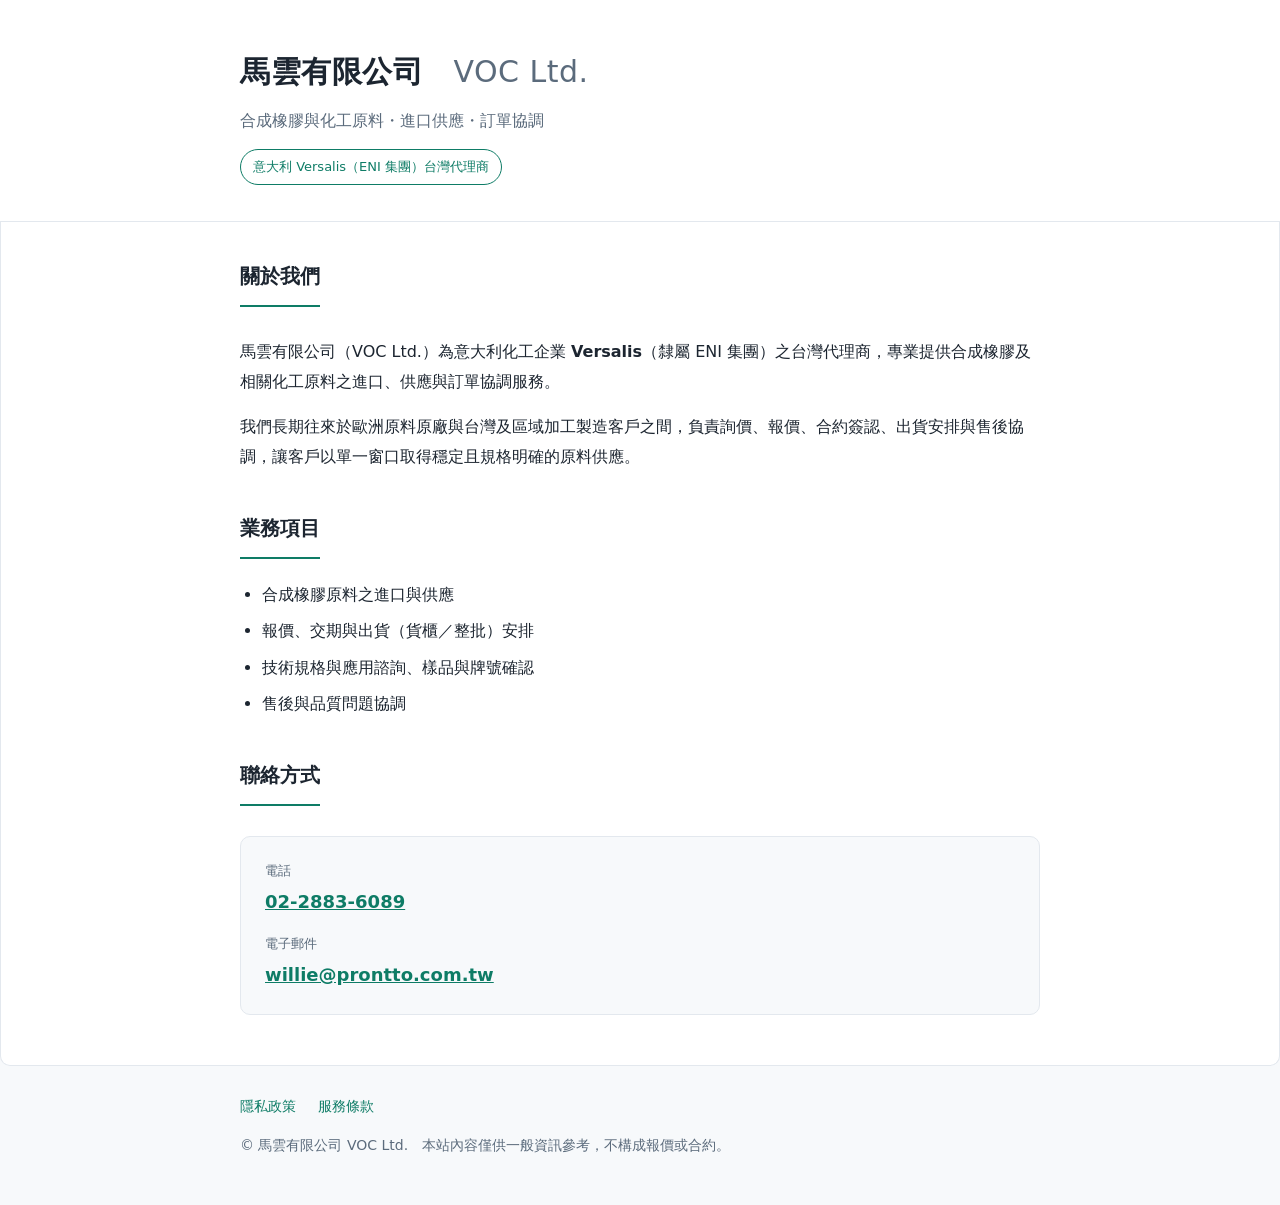
==== index.html @ 7a8a8bbe "Add files via upload" ====
<!DOCTYPE html>
<html lang="zh-Hant">
<head>
<meta charset="utf-8">
<meta name="viewport" content="width=device-width, initial-scale=1">
<title>馬雲有限公司 VOC Ltd.｜Versalis 台灣代理商</title>
<meta name="description" content="馬雲有限公司（VOC Ltd.）為意大利化工企業 Versalis 之台灣代理商，提供合成橡膠與化工原料之進口、供應與訂單協調服務。">
<style>
:root{--ink:#1c2530;--muted:#5b6b7c;--line:#e3e8ee;--accent:#0e7c66;--bg:#f7f9fb}
*{box-sizing:border-box}
body{margin:0;font-family:"Noto Sans TC","Microsoft JhengHei","PingFang TC",system-ui,sans-serif;color:var(--ink);background:var(--bg);line-height:1.85;-webkit-text-size-adjust:100%}
a{color:var(--accent)}
.wrap{max-width:840px;margin:0 auto;padding:0 20px}
header{background:#fff;border-bottom:1px solid var(--line);padding:44px 0 36px}
h1{margin:0 0 6px;font-size:30px;letter-spacing:.5px}
.sub{color:var(--muted);font-size:16px;margin:0}
.badge{display:inline-block;margin-top:14px;padding:5px 12px;border:1px solid var(--accent);color:var(--accent);border-radius:999px;font-size:13px}
main{background:#fff;border:1px solid var(--line);border-top:0;border-radius:0 0 10px 10px;padding:36px 0 12px}
h2{font-size:20px;margin:0 0 14px;padding-bottom:10px;border-bottom:2px solid var(--accent);display:inline-block}
section{margin-bottom:38px}
ul{margin:0;padding-left:22px}
li{margin:7px 0}
.contact{background:var(--bg);border:1px solid var(--line);border-radius:10px;padding:22px 24px}
.contact dt{font-size:13px;color:var(--muted);margin-top:14px}
.contact dt:first-child{margin-top:0}
.contact dd{margin:2px 0 0;font-size:18px;font-weight:600}
footer{padding:28px 0 46px;color:var(--muted);font-size:14px}
footer nav a{margin-right:18px;text-decoration:none}
@media(max-width:600px){h1{font-size:24px}.contact dd{font-size:16px}}
</style>
</head>
<body>
<header>
  <div class="wrap">
    <h1>馬雲有限公司<span style="font-weight:400;color:#5b6b7c">　VOC Ltd.</span></h1>
    <p class="sub">合成橡膠與化工原料・進口供應・訂單協調</p>
    <span class="badge">意大利 Versalis（ENI 集團）台灣代理商</span>
  </div>
</header>

<main>
  <div class="wrap">
    <section>
      <h2>關於我們</h2>
      <p>馬雲有限公司（VOC Ltd.）為意大利化工企業 <strong>Versalis</strong>（隸屬 ENI 集團）之台灣代理商，專業提供合成橡膠及相關化工原料之進口、供應與訂單協調服務。</p>
      <p>我們長期往來於歐洲原料原廠與台灣及區域加工製造客戶之間，負責詢價、報價、合約簽認、出貨安排與售後協調，讓客戶以單一窗口取得穩定且規格明確的原料供應。</p>
    </section>

    <section>
      <h2>業務項目</h2>
      <ul>
        <li>合成橡膠原料之進口與供應</li>
        <li>報價、交期與出貨（貨櫃／整批）安排</li>
        <li>技術規格與應用諮詢、樣品與牌號確認</li>
        <li>售後與品質問題協調</li>
      </ul>
    </section>

    <section>
      <h2>聯絡方式</h2>
      <dl class="contact">
        <dt>電話</dt>
        <dd><a href="tel:+886228836089">02-2883-6089</a></dd>
        <dt>電子郵件</dt>
        <dd><a href="mailto:willie@prontto.com.tw">willie@prontto.com.tw</a></dd>
      </dl>
    </section>
  </div>
</main>

<footer>
  <div class="wrap">
    <nav>
      <a href="./privacy.html">隱私政策</a>
      <a href="./terms.html">服務條款</a>
    </nav>
    <p style="margin:14px 0 0">© 馬雲有限公司 VOC Ltd.　本站內容僅供一般資訊參考，不構成報價或合約。</p>
  </div>
</footer>
</body>
</html>
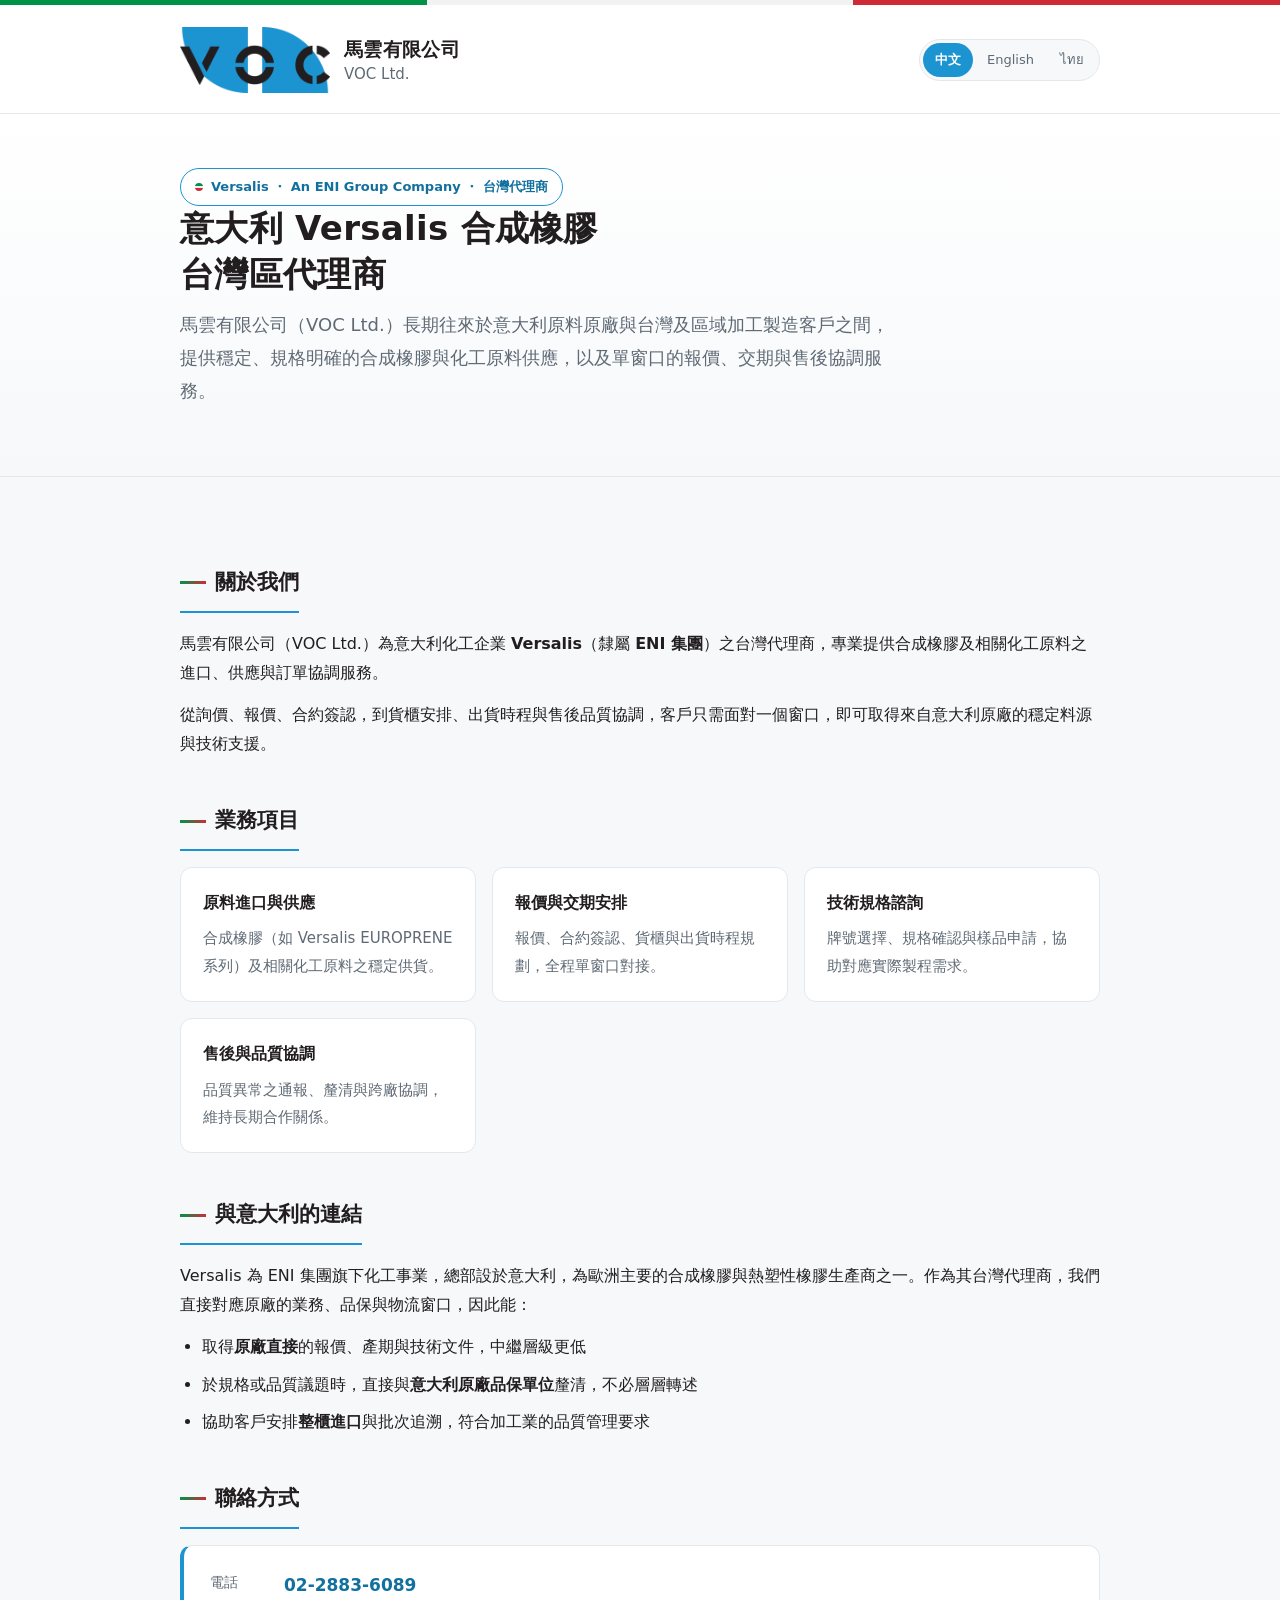
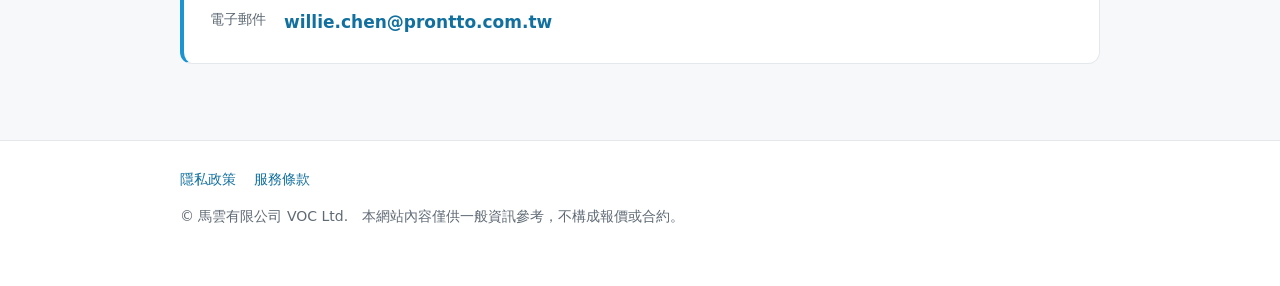
==== commit 8bf976d6: "Add files via upload" ====
--- a/index.html
+++ b/index.html
@@ -3,79 +3,74 @@
 <head>
 <meta charset="utf-8">
 <meta name="viewport" content="width=device-width, initial-scale=1">
-<title>馬雲有限公司 VOC Ltd.｜Versalis 台灣代理商</title>
-<meta name="description" content="馬雲有限公司（VOC Ltd.）為意大利化工企業 Versalis 之台灣代理商，提供合成橡膠與化工原料之進口、供應與訂單協調服務。">
-<style>
-:root{--ink:#1c2530;--muted:#5b6b7c;--line:#e3e8ee;--accent:#0e7c66;--bg:#f7f9fb}
-*{box-sizing:border-box}
-body{margin:0;font-family:"Noto Sans TC","Microsoft JhengHei","PingFang TC",system-ui,sans-serif;color:var(--ink);background:var(--bg);line-height:1.85;-webkit-text-size-adjust:100%}
-a{color:var(--accent)}
-.wrap{max-width:840px;margin:0 auto;padding:0 20px}
-header{background:#fff;border-bottom:1px solid var(--line);padding:44px 0 36px}
-h1{margin:0 0 6px;font-size:30px;letter-spacing:.5px}
-.sub{color:var(--muted);font-size:16px;margin:0}
-.badge{display:inline-block;margin-top:14px;padding:5px 12px;border:1px solid var(--accent);color:var(--accent);border-radius:999px;font-size:13px}
-main{background:#fff;border:1px solid var(--line);border-top:0;border-radius:0 0 10px 10px;padding:36px 0 12px}
-h2{font-size:20px;margin:0 0 14px;padding-bottom:10px;border-bottom:2px solid var(--accent);display:inline-block}
-section{margin-bottom:38px}
-ul{margin:0;padding-left:22px}
-li{margin:7px 0}
-.contact{background:var(--bg);border:1px solid var(--line);border-radius:10px;padding:22px 24px}
-.contact dt{font-size:13px;color:var(--muted);margin-top:14px}
-.contact dt:first-child{margin-top:0}
-.contact dd{margin:2px 0 0;font-size:18px;font-weight:600}
-footer{padding:28px 0 46px;color:var(--muted);font-size:14px}
-footer nav a{margin-right:18px;text-decoration:none}
-@media(max-width:600px){h1{font-size:24px}.contact dd{font-size:16px}}
-</style>
+<title>馬雲有限公司 VOC Ltd.｜Versalis 台灣代理商・合成橡膠與化工原料</title>
+<meta name="description" content="馬雲有限公司（VOC Ltd.）為意大利化工企業 Versalis（ENI 集團）台灣代理商，提供合成橡膠與化工原料之進口、供應與訂單協調服務。">
+<link rel="icon" href="logo.png">
+<link rel="stylesheet" href="style.css">
 </head>
 <body>
-<header>
-  <div class="wrap">
-    <h1>馬雲有限公司<span style="font-weight:400;color:#5b6b7c">　VOC Ltd.</span></h1>
-    <p class="sub">合成橡膠與化工原料・進口供應・訂單協調</p>
-    <span class="badge">意大利 Versalis（ENI 集團）台灣代理商</span>
+<div class="tricolore"></div>
+<header class="site"><div class="wrap head-in">
+  <div class="brand">
+    <a href="index.html"><img src="logo.png" alt="VOC Ltd. logo"></a>
+    <span class="name"><b>馬雲有限公司</b>VOC Ltd.</span>
   </div>
-</header>
+  <nav class="langs" aria-label="語言">
+    <a href="index.html" aria-current="page">中文</a>
+    <a href="en.html">English</a>
+    <a href="th.html">ไทย</a>
+  </nav>
+</div></header>
 
-<main>
-  <div class="wrap">
-    <section>
-      <h2>關於我們</h2>
-      <p>馬雲有限公司（VOC Ltd.）為意大利化工企業 <strong>Versalis</strong>（隸屬 ENI 集團）之台灣代理商，專業提供合成橡膠及相關化工原料之進口、供應與訂單協調服務。</p>
-      <p>我們長期往來於歐洲原料原廠與台灣及區域加工製造客戶之間，負責詢價、報價、合約簽認、出貨安排與售後協調，讓客戶以單一窗口取得穩定且規格明確的原料供應。</p>
-    </section>
+<section class="hero"><div class="wrap">
+  <span class="badge">Versalis ・ An ENI Group Company ・ 台灣代理商</span>
+  <h1>意大利 Versalis 合成橡膠<br>台灣區代理商</h1>
+  <p class="sub">馬雲有限公司（VOC Ltd.）長期往來於意大利原料原廠與台灣及區域加工製造客戶之間，提供穩定、規格明確的合成橡膠與化工原料供應，以及單窗口的報價、交期與售後協調服務。</p>
+</div></section>
 
-    <section>
-      <h2>業務項目</h2>
-      <ul>
-        <li>合成橡膠原料之進口與供應</li>
-        <li>報價、交期與出貨（貨櫃／整批）安排</li>
-        <li>技術規格與應用諮詢、樣品與牌號確認</li>
-        <li>售後與品質問題協調</li>
-      </ul>
-    </section>
+<main><div class="wrap">
 
-    <section>
-      <h2>聯絡方式</h2>
-      <dl class="contact">
-        <dt>電話</dt>
-        <dd><a href="tel:+886228836089">02-2883-6089</a></dd>
-        <dt>電子郵件</dt>
-        <dd><a href="mailto:willie@prontto.com.tw">willie@prontto.com.tw</a></dd>
-      </dl>
-    </section>
+<section>
+  <h2><span class="it"></span>關於我們</h2>
+  <p>馬雲有限公司（VOC Ltd.）為意大利化工企業 <strong>Versalis</strong>（隸屬 <strong>ENI 集團</strong>）之台灣代理商，專業提供合成橡膠及相關化工原料之進口、供應與訂單協調服務。</p>
+  <p>從詢價、報價、合約簽認，到貨櫃安排、出貨時程與售後品質協調，客戶只需面對一個窗口，即可取得來自意大利原廠的穩定料源與技術支援。</p>
+</section>
+
+<section>
+  <h2><span class="it"></span>業務項目</h2>
+  <div class="grid">
+    <div class="card"><h3>原料進口與供應</h3><p>合成橡膠（如 Versalis EUROPRENE 系列）及相關化工原料之穩定供貨。</p></div>
+    <div class="card"><h3>報價與交期安排</h3><p>報價、合約簽認、貨櫃與出貨時程規劃，全程單窗口對接。</p></div>
+    <div class="card"><h3>技術規格諮詢</h3><p>牌號選擇、規格確認與樣品申請，協助對應實際製程需求。</p></div>
+    <div class="card"><h3>售後與品質協調</h3><p>品質異常之通報、釐清與跨廠協調，維持長期合作關係。</p></div>
   </div>
-</main>
+</section>
 
-<footer>
-  <div class="wrap">
-    <nav>
-      <a href="./privacy.html">隱私政策</a>
-      <a href="./terms.html">服務條款</a>
-    </nav>
-    <p style="margin:14px 0 0">© 馬雲有限公司 VOC Ltd.　本站內容僅供一般資訊參考，不構成報價或合約。</p>
+<section>
+  <h2><span class="it"></span>與意大利的連結</h2>
+  <p>Versalis 為 ENI 集團旗下化工事業，總部設於意大利，為歐洲主要的合成橡膠與熱塑性橡膠生產商之一。作為其台灣代理商，我們直接對應原廠的業務、品保與物流窗口，因此能：</p>
+  <ul>
+    <li>取得<strong>原廠直接</strong>的報價、產期與技術文件，中繼層級更低</li>
+    <li>於規格或品質議題時，直接與<strong>意大利原廠品保單位</strong>釐清，不必層層轉述</li>
+    <li>協助客戶安排<strong>整櫃進口</strong>與批次追溯，符合加工業的品質管理要求</li>
+  </ul>
+</section>
+
+<section>
+  <h2><span class="it"></span>聯絡方式</h2>
+  <div class="contact">
+    <dl>
+      <dt>電話</dt><dd><a href="tel:+886228836089">02-2883-6089</a></dd>
+      <dt>電子郵件</dt><dd><a href="mailto:willie.chen@prontto.com.tw">willie.chen@prontto.com.tw</a></dd>
+    </dl>
   </div>
-</footer>
+</section>
+
+</div></main>
+
+<footer class="site"><div class="wrap">
+  <nav><a href="privacy.html">隱私政策</a><a href="terms.html">服務條款</a></nav>
+  <p>© 馬雲有限公司 VOC Ltd.　本網站內容僅供一般資訊參考，不構成報價或合約。</p>
+</div></footer>
 </body>
 </html>
--- a/style.css
+++ b/style.css
@@ -0,0 +1,68 @@
+/* VOC Ltd. — 品牌配色取自 logo（藍 #1D94D2、深字 #221E1F），點綴使用義大利國旗色 */
+:root{
+  --blue:#1d94d2; --blue-dk:#12709f; --ink:#221e1f; --muted:#5f6a75;
+  --line:#e4e8ec; --bg:#f6f8fa; --card:#fff;
+  --it-green:#009246; --it-white:#f1f2f1; --it-red:#ce2b37;
+  --radius:12px; --maxw:960px;
+}
+*{box-sizing:border-box}
+html{-webkit-text-size-adjust:100%}
+body{margin:0;background:var(--bg);color:var(--ink);line-height:1.85;
+  font-family:"Noto Sans TC","Microsoft JhengHei","PingFang TC","Noto Sans Thai","Sarabun","Leelawadee UI",system-ui,-apple-system,Segoe UI,Roboto,sans-serif}
+a{color:var(--blue-dk);text-decoration:none}
+a:hover{text-decoration:underline}
+.wrap{max-width:var(--maxw);margin:0 auto;padding:0 20px}
+
+/* 義大利國旗細條 */
+.tricolore{height:5px;background:linear-gradient(90deg,var(--it-green) 0 33.33%,var(--it-white) 33.33% 66.66%,var(--it-red) 66.66% 100%)}
+
+header.site{background:var(--card);border-bottom:1px solid var(--line);padding:22px 0 20px}
+.head-in{display:flex;align-items:center;gap:18px;flex-wrap:wrap;justify-content:space-between}
+.brand{display:flex;align-items:center;gap:14px}
+.brand img{width:150px;height:auto;display:block}
+.brand .name{font-size:15px;color:var(--muted);line-height:1.5}
+.brand .name b{display:block;font-size:19px;color:var(--ink);letter-spacing:.3px}
+
+/* 語系切換 */
+.langs{display:flex;align-items:center;gap:2px;border:1px solid var(--line);border-radius:999px;padding:3px;background:var(--bg)}
+.langs a{font-size:13px;padding:5px 12px;border-radius:999px;color:var(--muted);white-space:nowrap}
+.langs a:hover{text-decoration:none;background:#fff;color:var(--ink)}
+.langs a[aria-current=page]{background:var(--blue);color:#fff;font-weight:600}
+
+/* Hero */
+.hero{background:linear-gradient(180deg,#fff 0%,var(--bg) 100%);border-bottom:1px solid var(--line);padding:54px 0 46px}
+.hero h1{margin:0 0 10px;font-size:34px;line-height:1.35;letter-spacing:.3px}
+.hero p.sub{margin:0 0 22px;font-size:18px;color:var(--muted);max-width:62ch}
+.badge{display:inline-flex;align-items:center;gap:8px;padding:6px 14px;border:1px solid var(--blue);color:var(--blue-dk);
+  border-radius:999px;font-size:13px;font-weight:600;background:#fff}
+.badge::before{content:"";width:8px;height:8px;border-radius:50%;
+  background:linear-gradient(180deg,var(--it-green) 0 33%,var(--it-white) 33% 66%,var(--it-red) 66%)}
+
+main{padding:44px 0 8px}
+section{margin-bottom:42px}
+h2{font-size:21px;margin:0 0 16px;padding-bottom:9px;border-bottom:2px solid var(--blue);display:inline-block}
+h2 .it{display:inline-block;width:26px;height:3px;vertical-align:middle;margin-right:9px;
+  background:linear-gradient(90deg,var(--it-green),var(--it-red))}
+p{margin:0 0 12px}
+ul{margin:0;padding-left:22px}
+li{margin:8px 0}
+.grid{display:grid;grid-template-columns:repeat(auto-fit,minmax(240px,1fr));gap:16px}
+.card{background:var(--card);border:1px solid var(--line);border-radius:var(--radius);padding:20px 22px}
+.card h3{margin:0 0 8px;font-size:16px}
+.card p{margin:0;color:var(--muted);font-size:15px}
+
+/* 聯絡 */
+.contact{background:var(--card);border:1px solid var(--line);border-left:4px solid var(--blue);
+  border-radius:var(--radius);padding:24px 26px}
+.contact dl{margin:0;display:grid;grid-template-columns:auto 1fr;gap:6px 18px}
+.contact dt{color:var(--muted);font-size:14px}
+.contact dd{margin:0;font-size:17px;font-weight:600;word-break:break-all}
+
+footer.site{margin-top:26px;padding:26px 0 44px;color:var(--muted);font-size:14px;border-top:1px solid var(--line);background:var(--card)}
+footer nav{margin-bottom:12px}
+footer nav a{margin-right:18px}
+.legal h2{font-size:24px}
+.legal h3{font-size:17px;margin:26px 0 8px;color:var(--blue-dk)}
+.legal h3:first-of-type{margin-top:0}
+@media(max-width:640px){.hero h1{font-size:26px}.hero p.sub{font-size:16px}.brand img{width:126px}
+  .contact dd{font-size:15px}.contact dl{grid-template-columns:1fr;gap:2px}}
